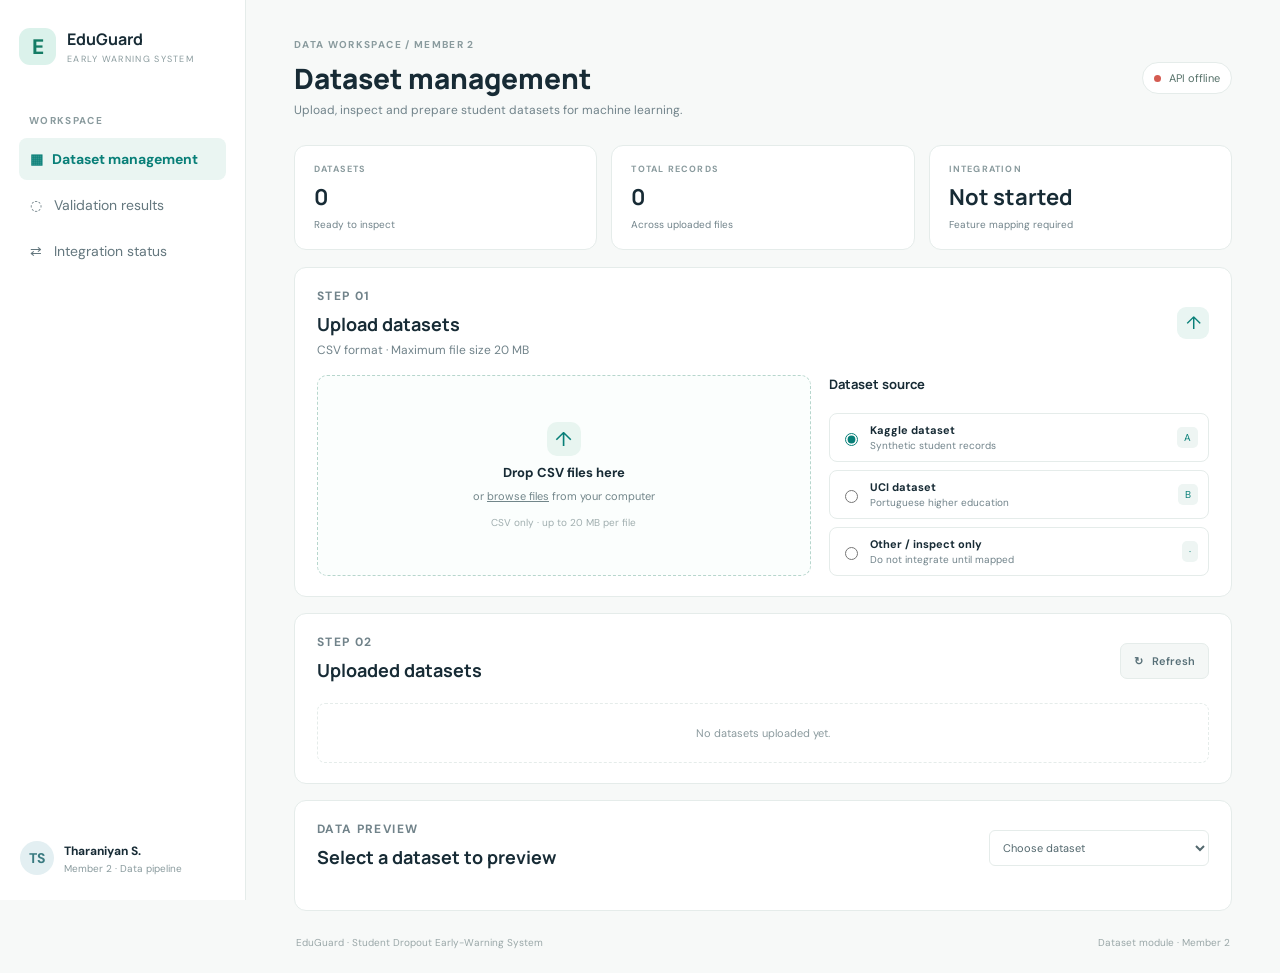
==== static/index.html @ dc7a492c "Add dataset management and integration" ====
<!doctype html>
<html lang="en">
<head>
  <meta charset="utf-8"><meta name="viewport" content="width=device-width, initial-scale=1">
  <title>EduGuard | Dataset Management</title><link rel="stylesheet" href="/static/styles.css">
</head>
<body>
  <aside class="sidebar"><div class="brand"><span class="brand-icon">E</span><div><b>EduGuard</b><small>EARLY WARNING SYSTEM</small></div></div>
    <p class="nav-title">WORKSPACE</p><a class="nav active" href="#management" data-page="management">▦ &nbsp; Dataset management</a><a class="nav" href="#validation" data-page="validation">◌ &nbsp; Validation results</a><a class="nav" href="#integration" data-page="integration">⇄ &nbsp; Integration status</a>
    <div class="profile"><div class="avatar">TS</div><div><b>Tharaniyan S.</b><small>Member 2 · Data pipeline</small></div></div>
  </aside>
  <main><header><div><p class="eyebrow">DATA WORKSPACE / MEMBER 2</p><h1>Dataset management</h1><p class="subtitle">Upload, inspect and prepare student datasets for machine learning.</p></div><span class="api-pill"><i></i> API connected</span></header>
    <div class="page active" id="page-management"><section class="stats"><article><span>DATASETS</span><b id="dataset-count">0</b><small>Ready to inspect</small></article><article><span>TOTAL RECORDS</span><b id="record-count">0</b><small>Across uploaded files</small></article><article><span>INTEGRATION</span><b id="integration-state">Not started</b><small>Feature mapping required</small></article></section>
    <section class="panel upload-panel"><div class="panel-heading"><div><p class="eyebrow">STEP 01</p><h2>Upload datasets</h2><p>CSV format · Maximum file size 20 MB</p></div><span class="step-icon">↑</span></div>
      <div class="upload-grid"><label class="dropzone" id="dropzone"><input type="file" id="file-input" accept=".csv,text/csv" multiple hidden><span class="upload-symbol">↑</span><b>Drop CSV files here</b><small>or <u>browse files</u> from your computer</small><small class="muted">CSV only · up to 20 MB per file</small></label>
        <div class="source-list"><h3>Dataset source</h3><label class="radio-card"><input type="radio" name="source" value="kaggle_synthetic" checked><span><b>Kaggle dataset</b><small>Synthetic student records</small></span><em>A</em></label><label class="radio-card"><input type="radio" name="source" value="uci_portuguese"><span><b>UCI dataset</b><small>Portuguese higher education</small></span><em>B</em></label><label class="radio-card"><input type="radio" name="source" value="unspecified"><span><b>Other / inspect only</b><small>Do not integrate until mapped</small></span><em>·</em></label></div></div>
      <div id="upload-status" class="status hidden"></div></section>
    <section class="panel"><div class="section-heading"><div><p class="eyebrow">STEP 02</p><h2>Uploaded datasets</h2></div><button class="button secondary" id="refresh">↻ &nbsp; Refresh</button></div><div id="dataset-list" class="dataset-list"><div class="empty">No datasets uploaded yet.</div></div></section>
    <section class="panel preview-panel"><div class="section-heading"><div><p class="eyebrow">DATA PREVIEW</p><h2 id="preview-title">Select a dataset to preview</h2></div><select id="preview-select"><option value="">Choose dataset</option></select></div><div class="table-wrap"><table id="preview-table"></table></div></section></div>
    <div class="page" id="page-validation"><section class="panel"><div class="section-heading"><div><p class="eyebrow">DATA QUALITY</p><h2>Validation results</h2><p>Missing data, duplicate rows, column types and validation warnings.</p></div><select id="validation-select"><option value="">Choose dataset</option></select></div><div id="validation-results" class="validation-grid"><div class="empty">Choose an uploaded dataset to see validation details.</div></div></section></div>
    <div class="page" id="page-integration"><section class="panel"><div class="section-heading"><div><p class="eyebrow">STEP 03</p><h2>Feature integration</h2><p>Rows are concatenated after mapping. Student records are never joined by row number.</p></div></div><div class="integrate-form"><label>Dataset A<select id="dataset-a"><option value="">Select dataset</option></select></label><label>Dataset B<select id="dataset-b"><option value="">Select dataset</option></select></label><label>Target experiment<select id="target-mode"><option value="preserve">Preserve original labels (recommended)</option><option value="binary_dropout">Separate binary dropout target</option></select></label><button id="integrate" class="button primary">Integrate datasets</button></div><div id="integration-result" class="status hidden"></div></section><section class="panel"><p class="eyebrow">INTEGRATION LOG</p><h2>Latest integration run</h2><div id="integration-log" class="empty">No integration run yet.</div><div id="integration-details" class="validation-grid"></div></section></div>
    <footer>EduGuard · Student Dropout Early-Warning System <span>Dataset module · Member 2</span></footer>
  </main><script src="/static/app.js"></script>
</body></html>
---- static/styles.css ----
@import url('https://fonts.googleapis.com/css2?family=DM+Sans:wght@400;500;600;700&family=Manrope:wght@400;500;600;700;800&display=swap');
.page{display:none}.page.active{display:block}.validation-grid{display:grid;grid-template-columns:repeat(auto-fill,minmax(220px,1fr));gap:10px}.validation-item{border:1px solid var(--line);padding:12px;border-radius:8px}.validation-item b{font-size:12px}.validation-item small{display:block;color:var(--muted);font-size:10px;margin-top:5px}
:root{--ink:#172b35;--muted:#71838a;--teal:#087f78;--pale:#e9f5f2;--line:#e5ecea;--paper:#f7f9f8;--white:#fff}*{box-sizing:border-box}body{margin:0;background:var(--paper);color:var(--ink);font-family:'DM Sans',sans-serif;font-size:14px}.sidebar{position:fixed;inset:0 auto 0 0;width:246px;background:#fff;border-right:1px solid var(--line);padding:28px 19px}.brand{display:flex;align-items:center;gap:11px}.brand-icon{display:grid;place-items:center;width:37px;height:37px;border-radius:11px;background:#dbf2eb;color:#147c65;font-weight:800;font-size:21px}.brand b{display:block;font-family:Manrope;font-size:16px}.brand small,.profile small{display:block;font-size:9px;letter-spacing:1.3px;color:#8a9b9e;margin-top:3px}.nav-title,.eyebrow{font-size:10px;letter-spacing:1.35px;font-weight:700;color:#8a9b9e}.nav-title{margin:49px 0 11px 10px}.nav{display:block;padding:12px 11px;margin:4px 0;color:#64777e;border-radius:8px;text-decoration:none}.nav.active{background:#eaf5f2;color:#087f78;font-weight:700}.profile{position:absolute;bottom:25px;left:20px;display:flex;gap:10px;align-items:center}.profile b{font-size:12px}.profile small{letter-spacing:0;font-size:10px}.avatar{width:34px;height:34px;border-radius:50%;display:grid;place-items:center;background:#e3eff2;color:#397a80;font-weight:700}main{max-width:1240px;margin-left:246px;padding:38px 48px 24px}header,.section-heading,.panel-heading{display:flex;align-items:center;justify-content:space-between}header{margin-bottom:27px}h1,h2,h3,p{margin-top:0}h1{font:800 28px Manrope;margin-bottom:5px}h2{font:700 18px Manrope;margin:0 0 6px}h3{font:700 13px Manrope;margin:0 0 12px}.subtitle,.panel p,.section-heading p{color:var(--muted);font-size:12px;margin:0}.eyebrow{margin-bottom:8px!important}.api-pill{background:#fff;border:1px solid var(--line);border-radius:20px;padding:8px 11px;color:#557068;font-size:11px}.api-pill i{display:inline-block;width:7px;height:7px;background:#31aa78;border-radius:50%;margin-right:5px}.stats{display:grid;grid-template-columns:repeat(3,1fr);gap:14px;margin-bottom:17px}.stats article,.panel{background:var(--white);border:1px solid var(--line);border-radius:12px}.stats article{padding:17px 19px}.stats article span{display:block;font-size:9px;letter-spacing:1.2px;color:#8a9b9e;font-weight:700}.stats article b{display:block;font:700 22px Manrope;margin:7px 0 2px}.stats article small{color:var(--muted);font-size:10px}.panel{padding:20px 22px;margin-bottom:16px}.panel-heading{margin-bottom:17px}.step-icon{width:32px;height:32px;border-radius:9px;background:var(--pale);color:var(--teal);font-size:18px;display:grid;place-items:center}.upload-grid{display:grid;grid-template-columns:1.3fr 1fr;gap:18px}.dropzone{border:1.5px dashed #b7d6cd;background:#fbfefd;border-radius:10px;min-height:190px;display:flex;flex-direction:column;align-items:center;justify-content:center;gap:8px;cursor:pointer;color:var(--ink)}.dropzone b{font-size:13px}.dropzone small{color:#72868a;font-size:11px}.dropzone small.muted{font-size:10px;color:#a0aeaf;margin-top:5px}.upload-symbol{width:34px;height:34px;border-radius:10px;background:#e8f5f0;color:var(--teal);display:grid;place-items:center;font-size:20px}.source-list{display:flex;flex-direction:column;gap:8px}.radio-card{display:flex;gap:9px;align-items:center;border:1px solid var(--line);padding:9px 10px;border-radius:8px;cursor:pointer}.radio-card input{accent-color:var(--teal)}.radio-card span{flex:1}.radio-card b,.radio-card small{display:block}.radio-card b{font-size:11px}.radio-card small{font-size:10px;color:var(--muted);margin-top:2px}.radio-card em{font-style:normal;border-radius:5px;background:#eef5f3;padding:4px 7px;color:var(--teal);font-size:10px}.button{border:0;border-radius:7px;padding:10px 13px;cursor:pointer;font:600 11px 'DM Sans'}.button.primary{background:var(--teal);color:#fff}.button.secondary{background:#f4f7f6;color:#587078;border:1px solid var(--line)}.section-heading{margin-bottom:15px}.dataset-list{display:grid;gap:8px}.empty{padding:22px;border:1px dashed var(--line);border-radius:8px;text-align:center;color:#8b9a9e;font-size:11px}.dataset-card{display:grid;grid-template-columns:1fr auto auto;align-items:center;gap:15px;border:1px solid var(--line);padding:12px;border-radius:8px}.dataset-card b{font-size:12px}.dataset-card small{display:block;color:var(--muted);font-size:10px;margin-top:4px}.dataset-card .numbers{font-size:10px;color:#526c71}.badge{font-size:9px;background:#eaf5f2;color:#087f78;border-radius:15px;padding:5px 8px}.integrate-form{display:grid;grid-template-columns:1fr 1fr 1.45fr auto;align-items:end;gap:10px}.integrate-form label{font-size:10px;color:#687e83}.integrate-form select,.section-heading select{display:block;width:100%;margin-top:6px;border:1px solid var(--line);background:#fff;border-radius:6px;padding:9px;color:#53686e;font:11px 'DM Sans'}.preview-panel .section-heading select{width:220px;margin:0}.table-wrap{overflow:auto;max-height:340px}table{border-collapse:collapse;width:100%;white-space:nowrap;font-size:10px}th,td{padding:9px 10px;border-bottom:1px solid #edf1f0;text-align:left}th{position:sticky;top:0;background:#f7faf9;color:#61777b;font-weight:700}.status{border-radius:7px;padding:11px 13px;margin-top:12px;background:#edf7f1;color:#237855;font-size:11px}.status.error{background:#fff0ef;color:#a5443b}.hidden{display:none}footer{padding:9px 2px 0;color:#9aa7a8;font-size:10px}footer span{float:right}@media(max-width:900px){.sidebar{width:190px}main{margin-left:190px;padding:28px 20px}.integrate-form{grid-template-columns:1fr 1fr}.upload-grid{grid-template-columns:1fr}}@media(max-width:620px){.sidebar{position:static;width:auto;height:auto;padding:14px}.nav-title,.nav,.profile{display:none}main{margin:0;padding:20px 13px}.stats{gap:6px}.stats article{padding:12px}.stats article b{font-size:16px}.dataset-card{grid-template-columns:1fr auto}.dataset-card .numbers{grid-column:1}.integrate-form{grid-template-columns:1fr}header{align-items:flex-start}.api-pill{font-size:0}.api-pill i{margin:3px}}
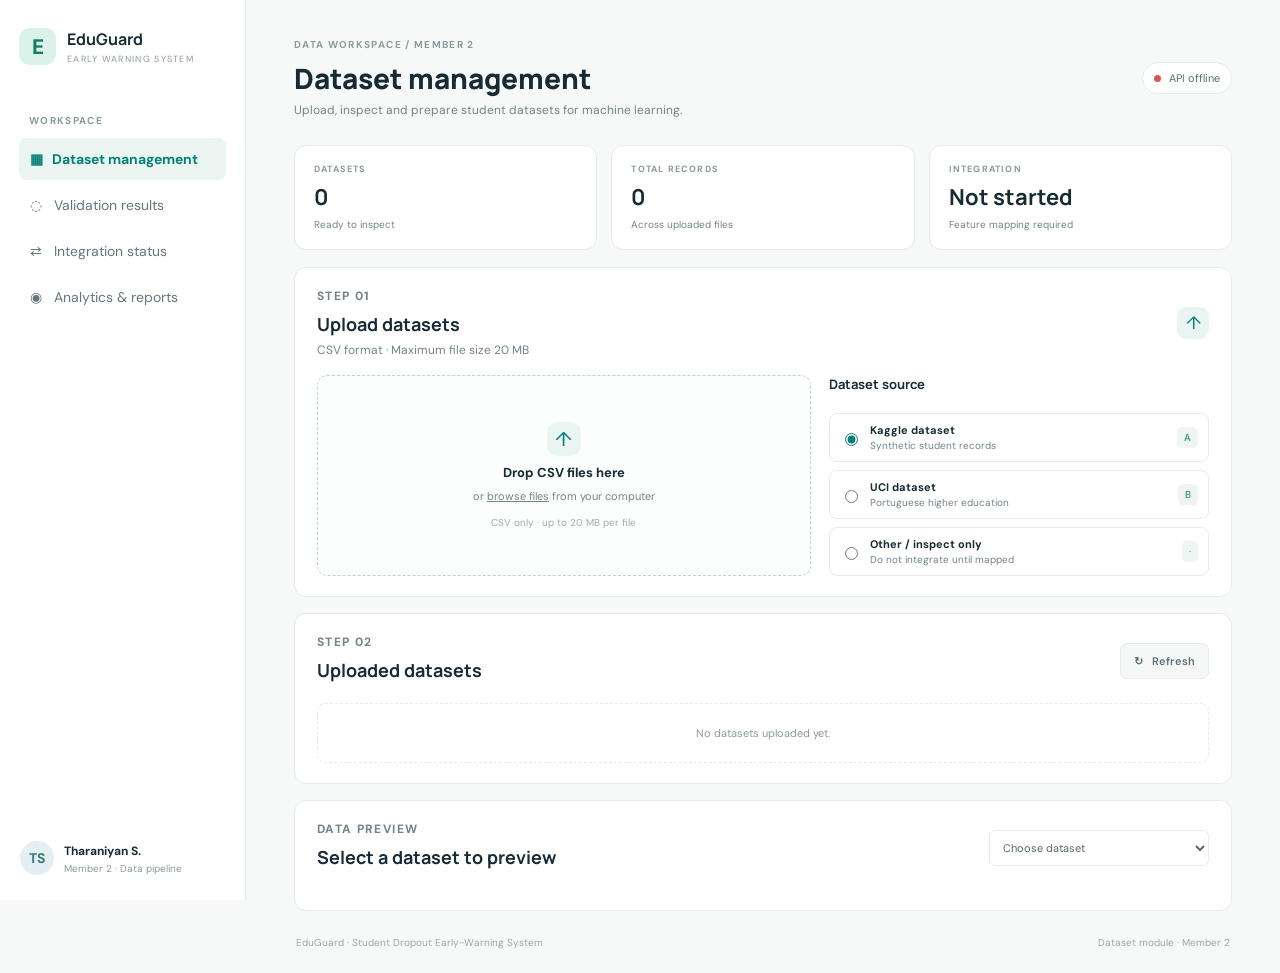
==== commit d32ed152: "Add Member 4 analytics dashboard and APIs" ====
--- a/static/index.html
+++ b/static/index.html
@@ -6,7 +6,7 @@
 </head>
 <body>
   <aside class="sidebar"><div class="brand"><span class="brand-icon">E</span><div><b>EduGuard</b><small>EARLY WARNING SYSTEM</small></div></div>
-    <p class="nav-title">WORKSPACE</p><a class="nav active" href="#management" data-page="management">▦ &nbsp; Dataset management</a><a class="nav" href="#validation" data-page="validation">◌ &nbsp; Validation results</a><a class="nav" href="#integration" data-page="integration">⇄ &nbsp; Integration status</a>
+    <p class="nav-title">WORKSPACE</p><a class="nav active" href="#management" data-page="management">▦ &nbsp; Dataset management</a><a class="nav" href="#validation" data-page="validation">◌ &nbsp; Validation results</a><a class="nav" href="#integration" data-page="integration">⇄ &nbsp; Integration status</a><a class="nav" href="/analytics">◉ &nbsp; Analytics &amp; reports</a>
     <div class="profile"><div class="avatar">TS</div><div><b>Tharaniyan S.</b><small>Member 2 · Data pipeline</small></div></div>
   </aside>
   <main><header><div><p class="eyebrow">DATA WORKSPACE / MEMBER 2</p><h1>Dataset management</h1><p class="subtitle">Upload, inspect and prepare student datasets for machine learning.</p></div><span class="api-pill"><i></i> API connected</span></header>
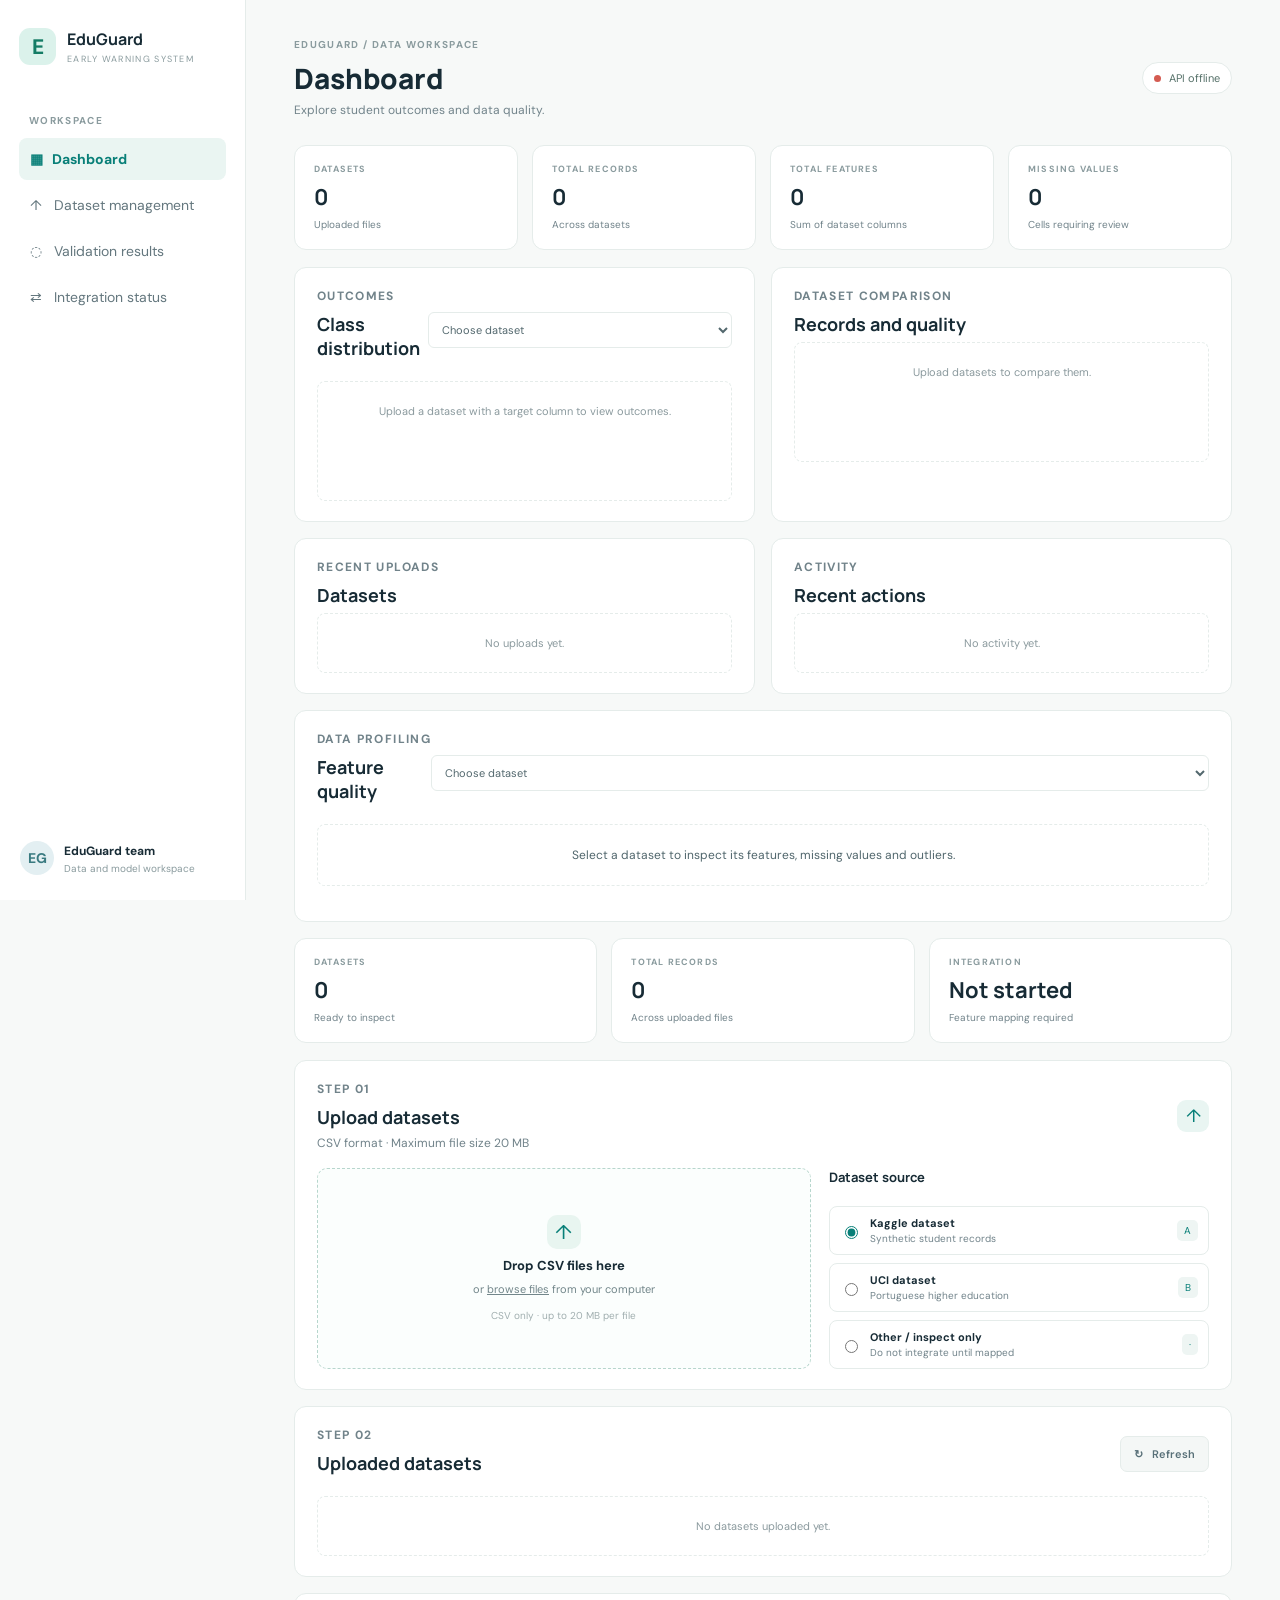
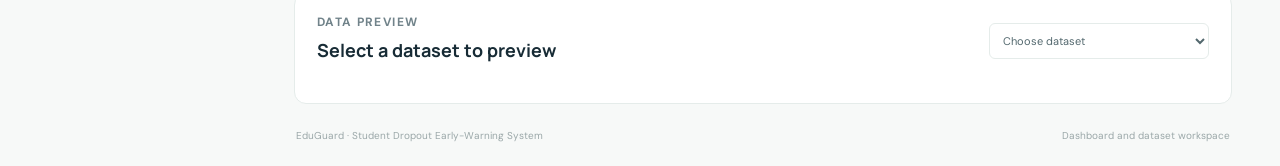
==== commit f14dab13: "Add dashboard, dataset profiling, and EDA" ====
--- a/static/index.html
+++ b/static/index.html
@@ -2,14 +2,18 @@
 <html lang="en">
 <head>
   <meta charset="utf-8"><meta name="viewport" content="width=device-width, initial-scale=1">
-  <title>EduGuard | Dataset Management</title><link rel="stylesheet" href="/static/styles.css">
+  <title>EduGuard | Dashboard</title><link rel="stylesheet" href="/static/styles.css"><link rel="stylesheet" href="/static/dashboard.css">
 </head>
 <body>
   <aside class="sidebar"><div class="brand"><span class="brand-icon">E</span><div><b>EduGuard</b><small>EARLY WARNING SYSTEM</small></div></div>
-    <p class="nav-title">WORKSPACE</p><a class="nav active" href="#management" data-page="management">▦ &nbsp; Dataset management</a><a class="nav" href="#validation" data-page="validation">◌ &nbsp; Validation results</a><a class="nav" href="#integration" data-page="integration">⇄ &nbsp; Integration status</a><a class="nav" href="/analytics">◉ &nbsp; Analytics &amp; reports</a>
-    <div class="profile"><div class="avatar">TS</div><div><b>Tharaniyan S.</b><small>Member 2 · Data pipeline</small></div></div>
+    <p class="nav-title">WORKSPACE</p><a class="nav active" href="#dashboard" data-page="dashboard">▦ &nbsp; Dashboard</a><a class="nav" href="#management" data-page="management">↑ &nbsp; Dataset management</a><a class="nav" href="#validation" data-page="validation">◌ &nbsp; Validation results</a><a class="nav" href="#integration" data-page="integration">⇄ &nbsp; Integration status</a>
+    <div class="profile"><div class="avatar">EG</div><div><b>EduGuard team</b><small>Data and model workspace</small></div></div>
   </aside>
-  <main><header><div><p class="eyebrow">DATA WORKSPACE / MEMBER 2</p><h1>Dataset management</h1><p class="subtitle">Upload, inspect and prepare student datasets for machine learning.</p></div><span class="api-pill"><i></i> API connected</span></header>
+  <main><header><div><p class="eyebrow">EDUGUARD / DATA WORKSPACE</p><h1 id="page-title">Dashboard</h1><p class="subtitle">Explore student outcomes and data quality.</p></div><span class="api-pill"><i></i> API connected</span></header>
+    <div class="page active" id="page-dashboard"><section class="stats dashboard-stats"><article><span>DATASETS</span><b id="dash-datasets">0</b><small>Uploaded files</small></article><article><span>TOTAL RECORDS</span><b id="dash-records">0</b><small>Across datasets</small></article><article><span>TOTAL FEATURES</span><b id="dash-features">0</b><small>Sum of dataset columns</small></article><article><span>MISSING VALUES</span><b id="dash-missing">0</b><small>Cells requiring review</small></article></section>
+      <div class="dashboard-grid"><section class="panel"><div class="section-heading"><div><p class="eyebrow">OUTCOMES</p><h2>Class distribution</h2></div><select id="dashboard-select"><option value="">Choose dataset</option></select></div><div id="class-chart" class="chart-list empty">Upload a dataset with a target column to view outcomes.</div></section><section class="panel"><p class="eyebrow">DATASET COMPARISON</p><h2>Records and quality</h2><div id="comparison-chart" class="chart-list empty">Upload datasets to compare them.</div></section></div>
+      <div class="dashboard-grid"><section class="panel"><p class="eyebrow">RECENT UPLOADS</p><h2>Datasets</h2><div id="recent-uploads" class="activity-list empty">No uploads yet.</div></section><section class="panel"><p class="eyebrow">ACTIVITY</p><h2>Recent actions</h2><div id="recent-activities" class="activity-list empty">No activity yet.</div></section></div>
+      <section class="panel"><div class="section-heading"><div><p class="eyebrow">DATA PROFILING</p><h2>Feature quality</h2></div><select id="profile-select"><option value="">Choose dataset</option></select></div><div id="profile-summary" class="empty">Select a dataset to inspect its features, missing values and outliers.</div><div class="table-wrap"><table id="profile-table"></table></div></section></div>
     <div class="page active" id="page-management"><section class="stats"><article><span>DATASETS</span><b id="dataset-count">0</b><small>Ready to inspect</small></article><article><span>TOTAL RECORDS</span><b id="record-count">0</b><small>Across uploaded files</small></article><article><span>INTEGRATION</span><b id="integration-state">Not started</b><small>Feature mapping required</small></article></section>
     <section class="panel upload-panel"><div class="panel-heading"><div><p class="eyebrow">STEP 01</p><h2>Upload datasets</h2><p>CSV format · Maximum file size 20 MB</p></div><span class="step-icon">↑</span></div>
       <div class="upload-grid"><label class="dropzone" id="dropzone"><input type="file" id="file-input" accept=".csv,text/csv" multiple hidden><span class="upload-symbol">↑</span><b>Drop CSV files here</b><small>or <u>browse files</u> from your computer</small><small class="muted">CSV only · up to 20 MB per file</small></label>
@@ -19,6 +23,6 @@
     <section class="panel preview-panel"><div class="section-heading"><div><p class="eyebrow">DATA PREVIEW</p><h2 id="preview-title">Select a dataset to preview</h2></div><select id="preview-select"><option value="">Choose dataset</option></select></div><div class="table-wrap"><table id="preview-table"></table></div></section></div>
     <div class="page" id="page-validation"><section class="panel"><div class="section-heading"><div><p class="eyebrow">DATA QUALITY</p><h2>Validation results</h2><p>Missing data, duplicate rows, column types and validation warnings.</p></div><select id="validation-select"><option value="">Choose dataset</option></select></div><div id="validation-results" class="validation-grid"><div class="empty">Choose an uploaded dataset to see validation details.</div></div></section></div>
     <div class="page" id="page-integration"><section class="panel"><div class="section-heading"><div><p class="eyebrow">STEP 03</p><h2>Feature integration</h2><p>Rows are concatenated after mapping. Student records are never joined by row number.</p></div></div><div class="integrate-form"><label>Dataset A<select id="dataset-a"><option value="">Select dataset</option></select></label><label>Dataset B<select id="dataset-b"><option value="">Select dataset</option></select></label><label>Target experiment<select id="target-mode"><option value="preserve">Preserve original labels (recommended)</option><option value="binary_dropout">Separate binary dropout target</option></select></label><button id="integrate" class="button primary">Integrate datasets</button></div><div id="integration-result" class="status hidden"></div></section><section class="panel"><p class="eyebrow">INTEGRATION LOG</p><h2>Latest integration run</h2><div id="integration-log" class="empty">No integration run yet.</div><div id="integration-details" class="validation-grid"></div></section></div>
-    <footer>EduGuard · Student Dropout Early-Warning System <span>Dataset module · Member 2</span></footer>
+    <footer>EduGuard · Student Dropout Early-Warning System <span>Dashboard and dataset workspace</span></footer>
   </main><script src="/static/app.js"></script>
 </body></html>
--- a/static/dashboard.css
+++ b/static/dashboard.css
@@ -0,0 +1,19 @@
+.dashboard-stats{grid-template-columns:repeat(4,minmax(0,1fr))}
+.dashboard-grid{display:grid;grid-template-columns:1fr 1fr;gap:16px}
+.dashboard-grid .panel{min-width:0}
+.chart-list{display:grid;gap:16px;min-height:120px;align-content:start}
+.bar-row{min-width:0}
+.bar-label{display:flex;justify-content:space-between;gap:10px;font-size:11px;margin-bottom:6px}
+.bar-label b{overflow:hidden;text-overflow:ellipsis;white-space:nowrap}
+.bar-label span{color:#64777e;white-space:nowrap}
+.bar-track{height:12px;border-radius:8px;background:#eaf1ef;overflow:hidden}
+.bar-fill{height:100%;border-radius:8px;background:#168b7e;min-width:2px}
+.bar-fill.danger{background:#df7368}
+.activity-row{padding:11px 0;border-bottom:1px solid #e8efec}
+.activity-row:last-child{border-bottom:0}
+.activity-row b,.activity-row small{display:block}
+.activity-row b{font-size:12px}
+.activity-row small{font-size:10px;color:#64777e;margin-top:4px}
+#profile-summary{font-size:12px;color:#50666c;margin-bottom:15px}
+@media(max-width:900px){.dashboard-grid{grid-template-columns:1fr}.dashboard-stats{grid-template-columns:repeat(2,minmax(0,1fr))}}
+@media(max-width:620px){.sidebar .nav-title,.sidebar .nav{display:block}.sidebar{display:flex;flex-wrap:wrap;gap:4px}.sidebar .brand{width:100%}.sidebar .nav{padding:8px;margin:0;font-size:11px}.dashboard-stats{gap:8px}.bar-label{display:block}.bar-label span{display:block;margin-top:3px}}
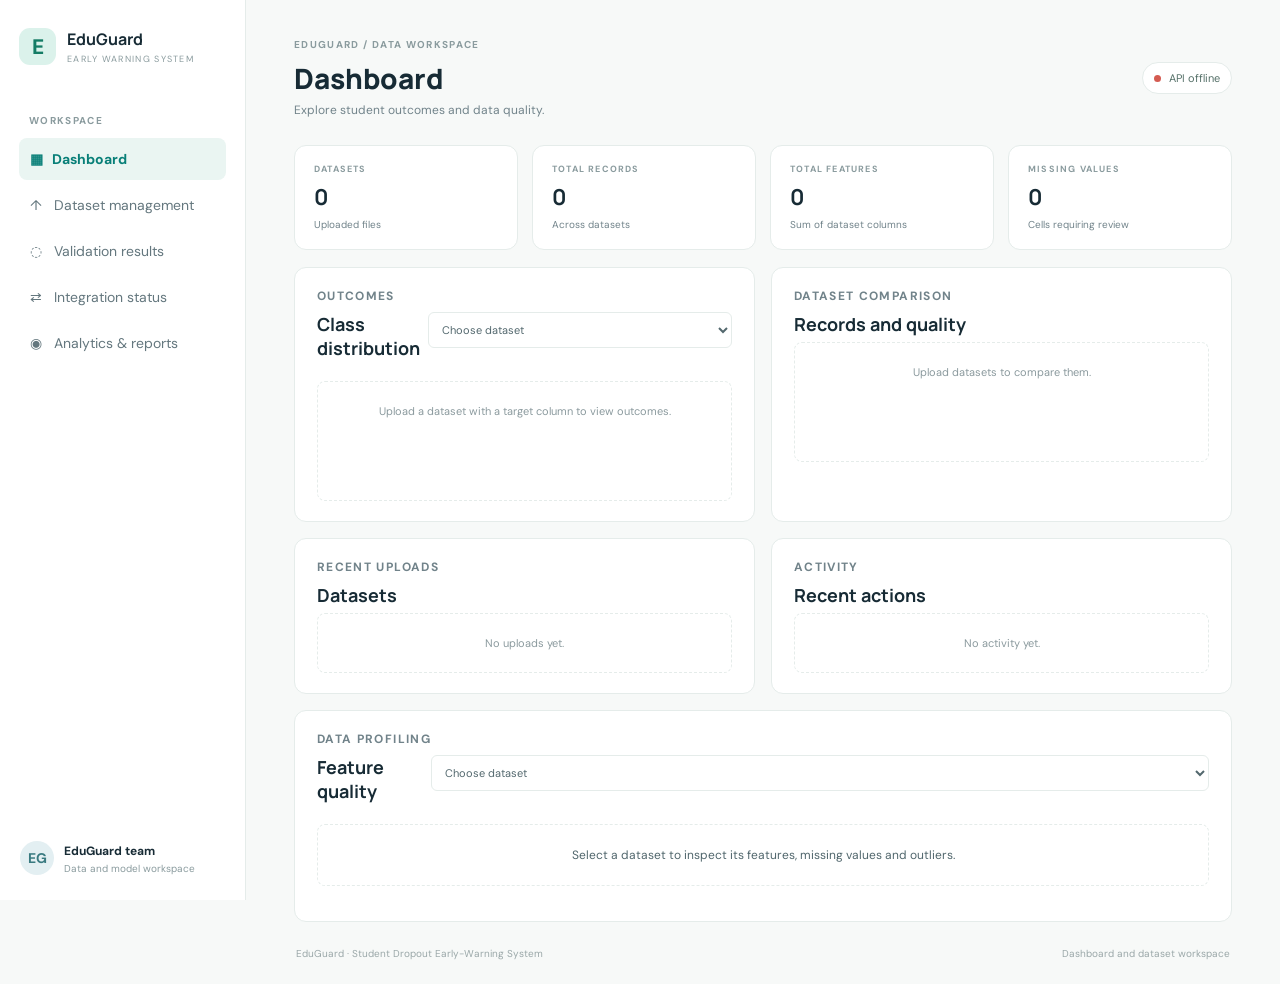
==== commit 79d0ee53: "Merge Member 1 dashboard with current main" ====
--- a/static/index.html
+++ b/static/index.html
@@ -6,7 +6,7 @@
 </head>
 <body>
   <aside class="sidebar"><div class="brand"><span class="brand-icon">E</span><div><b>EduGuard</b><small>EARLY WARNING SYSTEM</small></div></div>
-    <p class="nav-title">WORKSPACE</p><a class="nav active" href="#dashboard" data-page="dashboard">▦ &nbsp; Dashboard</a><a class="nav" href="#management" data-page="management">↑ &nbsp; Dataset management</a><a class="nav" href="#validation" data-page="validation">◌ &nbsp; Validation results</a><a class="nav" href="#integration" data-page="integration">⇄ &nbsp; Integration status</a>
+    <p class="nav-title">WORKSPACE</p><a class="nav active" href="#dashboard" data-page="dashboard">▦ &nbsp; Dashboard</a><a class="nav" href="#management" data-page="management">↑ &nbsp; Dataset management</a><a class="nav" href="#validation" data-page="validation">◌ &nbsp; Validation results</a><a class="nav" href="#integration" data-page="integration">⇄ &nbsp; Integration status</a><a class="nav" href="/analytics">◉ &nbsp; Analytics &amp; reports</a>
     <div class="profile"><div class="avatar">EG</div><div><b>EduGuard team</b><small>Data and model workspace</small></div></div>
   </aside>
   <main><header><div><p class="eyebrow">EDUGUARD / DATA WORKSPACE</p><h1 id="page-title">Dashboard</h1><p class="subtitle">Explore student outcomes and data quality.</p></div><span class="api-pill"><i></i> API connected</span></header>
@@ -14,7 +14,7 @@
       <div class="dashboard-grid"><section class="panel"><div class="section-heading"><div><p class="eyebrow">OUTCOMES</p><h2>Class distribution</h2></div><select id="dashboard-select"><option value="">Choose dataset</option></select></div><div id="class-chart" class="chart-list empty">Upload a dataset with a target column to view outcomes.</div></section><section class="panel"><p class="eyebrow">DATASET COMPARISON</p><h2>Records and quality</h2><div id="comparison-chart" class="chart-list empty">Upload datasets to compare them.</div></section></div>
       <div class="dashboard-grid"><section class="panel"><p class="eyebrow">RECENT UPLOADS</p><h2>Datasets</h2><div id="recent-uploads" class="activity-list empty">No uploads yet.</div></section><section class="panel"><p class="eyebrow">ACTIVITY</p><h2>Recent actions</h2><div id="recent-activities" class="activity-list empty">No activity yet.</div></section></div>
       <section class="panel"><div class="section-heading"><div><p class="eyebrow">DATA PROFILING</p><h2>Feature quality</h2></div><select id="profile-select"><option value="">Choose dataset</option></select></div><div id="profile-summary" class="empty">Select a dataset to inspect its features, missing values and outliers.</div><div class="table-wrap"><table id="profile-table"></table></div></section></div>
-    <div class="page active" id="page-management"><section class="stats"><article><span>DATASETS</span><b id="dataset-count">0</b><small>Ready to inspect</small></article><article><span>TOTAL RECORDS</span><b id="record-count">0</b><small>Across uploaded files</small></article><article><span>INTEGRATION</span><b id="integration-state">Not started</b><small>Feature mapping required</small></article></section>
+    <div class="page" id="page-management"><section class="stats"><article><span>DATASETS</span><b id="dataset-count">0</b><small>Ready to inspect</small></article><article><span>TOTAL RECORDS</span><b id="record-count">0</b><small>Across uploaded files</small></article><article><span>INTEGRATION</span><b id="integration-state">Not started</b><small>Feature mapping required</small></article></section>
     <section class="panel upload-panel"><div class="panel-heading"><div><p class="eyebrow">STEP 01</p><h2>Upload datasets</h2><p>CSV format · Maximum file size 20 MB</p></div><span class="step-icon">↑</span></div>
       <div class="upload-grid"><label class="dropzone" id="dropzone"><input type="file" id="file-input" accept=".csv,text/csv" multiple hidden><span class="upload-symbol">↑</span><b>Drop CSV files here</b><small>or <u>browse files</u> from your computer</small><small class="muted">CSV only · up to 20 MB per file</small></label>
         <div class="source-list"><h3>Dataset source</h3><label class="radio-card"><input type="radio" name="source" value="kaggle_synthetic" checked><span><b>Kaggle dataset</b><small>Synthetic student records</small></span><em>A</em></label><label class="radio-card"><input type="radio" name="source" value="uci_portuguese"><span><b>UCI dataset</b><small>Portuguese higher education</small></span><em>B</em></label><label class="radio-card"><input type="radio" name="source" value="unspecified"><span><b>Other / inspect only</b><small>Do not integrate until mapped</small></span><em>·</em></label></div></div>
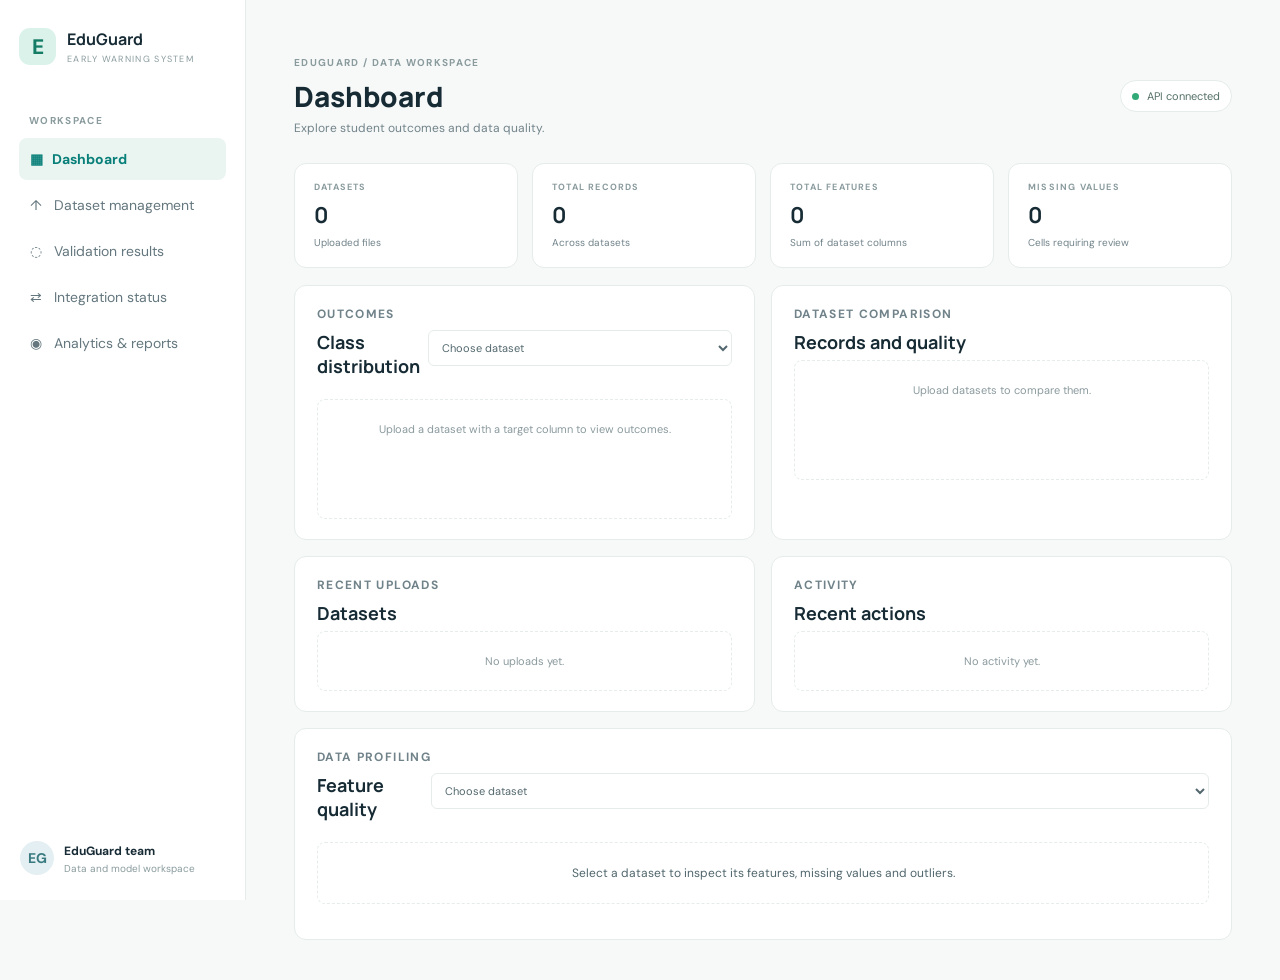
==== commit 59ff7711: "changes in login page" ====
--- a/static/index.html
+++ b/static/index.html
@@ -9,19 +9,24 @@
     <p class="nav-title">WORKSPACE</p><a class="nav active" href="#dashboard" data-page="dashboard">▦ &nbsp; Dashboard</a><a class="nav" href="#management" data-page="management">↑ &nbsp; Dataset management</a><a class="nav" href="#validation" data-page="validation">◌ &nbsp; Validation results</a><a class="nav" href="#integration" data-page="integration">⇄ &nbsp; Integration status</a><a class="nav" href="/analytics">◉ &nbsp; Analytics &amp; reports</a>
     <div class="profile"><div class="avatar">EG</div><div><b>EduGuard team</b><small>Data and model workspace</small></div></div>
   </aside>
+<<<<<<< Updated upstream
   <main><header><div><p class="eyebrow">EDUGUARD / DATA WORKSPACE</p><h1 id="page-title">Dashboard</h1><p class="subtitle">Explore student outcomes and data quality.</p></div><span class="api-pill"><i></i> API connected</span></header>
     <div class="page active" id="page-dashboard"><section class="stats dashboard-stats"><article><span>DATASETS</span><b id="dash-datasets">0</b><small>Uploaded files</small></article><article><span>TOTAL RECORDS</span><b id="dash-records">0</b><small>Across datasets</small></article><article><span>TOTAL FEATURES</span><b id="dash-features">0</b><small>Sum of dataset columns</small></article><article><span>MISSING VALUES</span><b id="dash-missing">0</b><small>Cells requiring review</small></article></section>
       <div class="dashboard-grid"><section class="panel"><div class="section-heading"><div><p class="eyebrow">OUTCOMES</p><h2>Class distribution</h2></div><select id="dashboard-select"><option value="">Choose dataset</option></select></div><div id="class-chart" class="chart-list empty">Upload a dataset with a target column to view outcomes.</div></section><section class="panel"><p class="eyebrow">DATASET COMPARISON</p><h2>Records and quality</h2><div id="comparison-chart" class="chart-list empty">Upload datasets to compare them.</div></section></div>
       <div class="dashboard-grid"><section class="panel"><p class="eyebrow">RECENT UPLOADS</p><h2>Datasets</h2><div id="recent-uploads" class="activity-list empty">No uploads yet.</div></section><section class="panel"><p class="eyebrow">ACTIVITY</p><h2>Recent actions</h2><div id="recent-activities" class="activity-list empty">No activity yet.</div></section></div>
       <section class="panel"><div class="section-heading"><div><p class="eyebrow">DATA PROFILING</p><h2>Feature quality</h2></div><select id="profile-select"><option value="">Choose dataset</option></select></div><div id="profile-summary" class="empty">Select a dataset to inspect its features, missing values and outliers.</div><div class="table-wrap"><table id="profile-table"></table></div></section></div>
     <div class="page" id="page-management"><section class="stats"><article><span>DATASETS</span><b id="dataset-count">0</b><small>Ready to inspect</small></article><article><span>TOTAL RECORDS</span><b id="record-count">0</b><small>Across uploaded files</small></article><article><span>INTEGRATION</span><b id="integration-state">Not started</b><small>Feature mapping required</small></article></section>
+=======
+  <main><header><div><p class="eyebrow">DATA WORKSPACE / MEMBER 2</p><h1>Dataset management</h1><p class="subtitle">Upload, inspect and prepare student datasets for machine learning.</p></div><div class="header-actions"><a class="button secondary" href="/">Login page</a><span class="api-pill"><i></i> API connected</span></div></header>
+    <div class="page active" id="page-management"><section class="stats"><article><span>DATASETS</span><b id="dataset-count">0</b><small>Ready to inspect</small></article><article><span>TOTAL RECORDS</span><b id="record-count">0</b><small>Across uploaded files</small></article><article><span>INTEGRATION</span><b id="integration-state">Not started</b><small>Feature mapping required</small></article></section>
+>>>>>>> Stashed changes
     <section class="panel upload-panel"><div class="panel-heading"><div><p class="eyebrow">STEP 01</p><h2>Upload datasets</h2><p>CSV format · Maximum file size 20 MB</p></div><span class="step-icon">↑</span></div>
       <div class="upload-grid"><label class="dropzone" id="dropzone"><input type="file" id="file-input" accept=".csv,text/csv" multiple hidden><span class="upload-symbol">↑</span><b>Drop CSV files here</b><small>or <u>browse files</u> from your computer</small><small class="muted">CSV only · up to 20 MB per file</small></label>
         <div class="source-list"><h3>Dataset source</h3><label class="radio-card"><input type="radio" name="source" value="kaggle_synthetic" checked><span><b>Kaggle dataset</b><small>Synthetic student records</small></span><em>A</em></label><label class="radio-card"><input type="radio" name="source" value="uci_portuguese"><span><b>UCI dataset</b><small>Portuguese higher education</small></span><em>B</em></label><label class="radio-card"><input type="radio" name="source" value="unspecified"><span><b>Other / inspect only</b><small>Do not integrate until mapped</small></span><em>·</em></label></div></div>
       <div id="upload-status" class="status hidden"></div></section>
-    <section class="panel"><div class="section-heading"><div><p class="eyebrow">STEP 02</p><h2>Uploaded datasets</h2></div><button class="button secondary" id="refresh">↻ &nbsp; Refresh</button></div><div id="dataset-list" class="dataset-list"><div class="empty">No datasets uploaded yet.</div></div></section>
-    <section class="panel preview-panel"><div class="section-heading"><div><p class="eyebrow">DATA PREVIEW</p><h2 id="preview-title">Select a dataset to preview</h2></div><select id="preview-select"><option value="">Choose dataset</option></select></div><div class="table-wrap"><table id="preview-table"></table></div></section></div>
-    <div class="page" id="page-validation"><section class="panel"><div class="section-heading"><div><p class="eyebrow">DATA QUALITY</p><h2>Validation results</h2><p>Missing data, duplicate rows, column types and validation warnings.</p></div><select id="validation-select"><option value="">Choose dataset</option></select></div><div id="validation-results" class="validation-grid"><div class="empty">Choose an uploaded dataset to see validation details.</div></div></section></div>
+    <section class="panel"><div class="section-heading"><div><p class="eyebrow">STEP 02</p><h2>Uploaded datasets</h2></div><button class="button secondary" id="refresh">↻ &nbsp; Refresh</button></div><div id="dataset-status" class="status hidden" role="status" aria-live="polite"></div><div id="dataset-list" class="dataset-list"><div class="empty">No datasets uploaded yet.</div></div></section>
+    <section class="panel preview-panel"><div class="section-heading"><div><p class="eyebrow">DATA PREVIEW</p><h2 id="preview-title">Select a dataset to preview</h2></div><select id="preview-select" aria-label="Choose dataset to preview"><option value="">Choose dataset</option></select></div><div class="table-wrap"><table id="preview-table"></table></div></section></div>
+    <div class="page" id="page-validation"><section class="panel"><div class="section-heading"><div><p class="eyebrow">DATA QUALITY</p><h2>Validation results</h2><p>Missing data, duplicate rows, column types and validation warnings.</p></div><select id="validation-select" aria-label="Choose dataset to validate"><option value="">Choose dataset</option></select></div><div id="validation-results" class="validation-grid"><div class="empty">Choose an uploaded dataset to see validation details.</div></div></section></div>
     <div class="page" id="page-integration"><section class="panel"><div class="section-heading"><div><p class="eyebrow">STEP 03</p><h2>Feature integration</h2><p>Rows are concatenated after mapping. Student records are never joined by row number.</p></div></div><div class="integrate-form"><label>Dataset A<select id="dataset-a"><option value="">Select dataset</option></select></label><label>Dataset B<select id="dataset-b"><option value="">Select dataset</option></select></label><label>Target experiment<select id="target-mode"><option value="preserve">Preserve original labels (recommended)</option><option value="binary_dropout">Separate binary dropout target</option></select></label><button id="integrate" class="button primary">Integrate datasets</button></div><div id="integration-result" class="status hidden"></div></section><section class="panel"><p class="eyebrow">INTEGRATION LOG</p><h2>Latest integration run</h2><div id="integration-log" class="empty">No integration run yet.</div><div id="integration-details" class="validation-grid"></div></section></div>
     <footer>EduGuard · Student Dropout Early-Warning System <span>Dashboard and dataset workspace</span></footer>
   </main><script src="/static/app.js"></script>
--- a/static/styles.css
+++ b/static/styles.css
@@ -1,3 +1,3 @@
 @import url('https://fonts.googleapis.com/css2?family=DM+Sans:wght@400;500;600;700&family=Manrope:wght@400;500;600;700;800&display=swap');
 .page{display:none}.page.active{display:block}.validation-grid{display:grid;grid-template-columns:repeat(auto-fill,minmax(220px,1fr));gap:10px}.validation-item{border:1px solid var(--line);padding:12px;border-radius:8px}.validation-item b{font-size:12px}.validation-item small{display:block;color:var(--muted);font-size:10px;margin-top:5px}
-:root{--ink:#172b35;--muted:#71838a;--teal:#087f78;--pale:#e9f5f2;--line:#e5ecea;--paper:#f7f9f8;--white:#fff}*{box-sizing:border-box}body{margin:0;background:var(--paper);color:var(--ink);font-family:'DM Sans',sans-serif;font-size:14px}.sidebar{position:fixed;inset:0 auto 0 0;width:246px;background:#fff;border-right:1px solid var(--line);padding:28px 19px}.brand{display:flex;align-items:center;gap:11px}.brand-icon{display:grid;place-items:center;width:37px;height:37px;border-radius:11px;background:#dbf2eb;color:#147c65;font-weight:800;font-size:21px}.brand b{display:block;font-family:Manrope;font-size:16px}.brand small,.profile small{display:block;font-size:9px;letter-spacing:1.3px;color:#8a9b9e;margin-top:3px}.nav-title,.eyebrow{font-size:10px;letter-spacing:1.35px;font-weight:700;color:#8a9b9e}.nav-title{margin:49px 0 11px 10px}.nav{display:block;padding:12px 11px;margin:4px 0;color:#64777e;border-radius:8px;text-decoration:none}.nav.active{background:#eaf5f2;color:#087f78;font-weight:700}.profile{position:absolute;bottom:25px;left:20px;display:flex;gap:10px;align-items:center}.profile b{font-size:12px}.profile small{letter-spacing:0;font-size:10px}.avatar{width:34px;height:34px;border-radius:50%;display:grid;place-items:center;background:#e3eff2;color:#397a80;font-weight:700}main{max-width:1240px;margin-left:246px;padding:38px 48px 24px}header,.section-heading,.panel-heading{display:flex;align-items:center;justify-content:space-between}header{margin-bottom:27px}h1,h2,h3,p{margin-top:0}h1{font:800 28px Manrope;margin-bottom:5px}h2{font:700 18px Manrope;margin:0 0 6px}h3{font:700 13px Manrope;margin:0 0 12px}.subtitle,.panel p,.section-heading p{color:var(--muted);font-size:12px;margin:0}.eyebrow{margin-bottom:8px!important}.api-pill{background:#fff;border:1px solid var(--line);border-radius:20px;padding:8px 11px;color:#557068;font-size:11px}.api-pill i{display:inline-block;width:7px;height:7px;background:#31aa78;border-radius:50%;margin-right:5px}.stats{display:grid;grid-template-columns:repeat(3,1fr);gap:14px;margin-bottom:17px}.stats article,.panel{background:var(--white);border:1px solid var(--line);border-radius:12px}.stats article{padding:17px 19px}.stats article span{display:block;font-size:9px;letter-spacing:1.2px;color:#8a9b9e;font-weight:700}.stats article b{display:block;font:700 22px Manrope;margin:7px 0 2px}.stats article small{color:var(--muted);font-size:10px}.panel{padding:20px 22px;margin-bottom:16px}.panel-heading{margin-bottom:17px}.step-icon{width:32px;height:32px;border-radius:9px;background:var(--pale);color:var(--teal);font-size:18px;display:grid;place-items:center}.upload-grid{display:grid;grid-template-columns:1.3fr 1fr;gap:18px}.dropzone{border:1.5px dashed #b7d6cd;background:#fbfefd;border-radius:10px;min-height:190px;display:flex;flex-direction:column;align-items:center;justify-content:center;gap:8px;cursor:pointer;color:var(--ink)}.dropzone b{font-size:13px}.dropzone small{color:#72868a;font-size:11px}.dropzone small.muted{font-size:10px;color:#a0aeaf;margin-top:5px}.upload-symbol{width:34px;height:34px;border-radius:10px;background:#e8f5f0;color:var(--teal);display:grid;place-items:center;font-size:20px}.source-list{display:flex;flex-direction:column;gap:8px}.radio-card{display:flex;gap:9px;align-items:center;border:1px solid var(--line);padding:9px 10px;border-radius:8px;cursor:pointer}.radio-card input{accent-color:var(--teal)}.radio-card span{flex:1}.radio-card b,.radio-card small{display:block}.radio-card b{font-size:11px}.radio-card small{font-size:10px;color:var(--muted);margin-top:2px}.radio-card em{font-style:normal;border-radius:5px;background:#eef5f3;padding:4px 7px;color:var(--teal);font-size:10px}.button{border:0;border-radius:7px;padding:10px 13px;cursor:pointer;font:600 11px 'DM Sans'}.button.primary{background:var(--teal);color:#fff}.button.secondary{background:#f4f7f6;color:#587078;border:1px solid var(--line)}.section-heading{margin-bottom:15px}.dataset-list{display:grid;gap:8px}.empty{padding:22px;border:1px dashed var(--line);border-radius:8px;text-align:center;color:#8b9a9e;font-size:11px}.dataset-card{display:grid;grid-template-columns:1fr auto auto;align-items:center;gap:15px;border:1px solid var(--line);padding:12px;border-radius:8px}.dataset-card b{font-size:12px}.dataset-card small{display:block;color:var(--muted);font-size:10px;margin-top:4px}.dataset-card .numbers{font-size:10px;color:#526c71}.badge{font-size:9px;background:#eaf5f2;color:#087f78;border-radius:15px;padding:5px 8px}.integrate-form{display:grid;grid-template-columns:1fr 1fr 1.45fr auto;align-items:end;gap:10px}.integrate-form label{font-size:10px;color:#687e83}.integrate-form select,.section-heading select{display:block;width:100%;margin-top:6px;border:1px solid var(--line);background:#fff;border-radius:6px;padding:9px;color:#53686e;font:11px 'DM Sans'}.preview-panel .section-heading select{width:220px;margin:0}.table-wrap{overflow:auto;max-height:340px}table{border-collapse:collapse;width:100%;white-space:nowrap;font-size:10px}th,td{padding:9px 10px;border-bottom:1px solid #edf1f0;text-align:left}th{position:sticky;top:0;background:#f7faf9;color:#61777b;font-weight:700}.status{border-radius:7px;padding:11px 13px;margin-top:12px;background:#edf7f1;color:#237855;font-size:11px}.status.error{background:#fff0ef;color:#a5443b}.hidden{display:none}footer{padding:9px 2px 0;color:#9aa7a8;font-size:10px}footer span{float:right}@media(max-width:900px){.sidebar{width:190px}main{margin-left:190px;padding:28px 20px}.integrate-form{grid-template-columns:1fr 1fr}.upload-grid{grid-template-columns:1fr}}@media(max-width:620px){.sidebar{position:static;width:auto;height:auto;padding:14px}.nav-title,.nav,.profile{display:none}main{margin:0;padding:20px 13px}.stats{gap:6px}.stats article{padding:12px}.stats article b{font-size:16px}.dataset-card{grid-template-columns:1fr auto}.dataset-card .numbers{grid-column:1}.integrate-form{grid-template-columns:1fr}header{align-items:flex-start}.api-pill{font-size:0}.api-pill i{margin:3px}}
+:root{--ink:#172b35;--muted:#71838a;--teal:#087f78;--pale:#e9f5f2;--line:#e5ecea;--paper:#f7f9f8;--white:#fff}*{box-sizing:border-box}body{margin:0;background:var(--paper);color:var(--ink);font-family:'DM Sans',sans-serif;font-size:14px}.sidebar{position:fixed;inset:0 auto 0 0;width:246px;background:#fff;border-right:1px solid var(--line);padding:28px 19px}.brand{display:flex;align-items:center;gap:11px}.brand-icon{display:grid;place-items:center;width:37px;height:37px;border-radius:11px;background:#dbf2eb;color:#147c65;font-weight:800;font-size:21px}.brand b{display:block;font-family:Manrope;font-size:16px}.brand small,.profile small{display:block;font-size:9px;letter-spacing:1.3px;color:#8a9b9e;margin-top:3px}.nav-title,.eyebrow{font-size:10px;letter-spacing:1.35px;font-weight:700;color:#8a9b9e}.nav-title{margin:49px 0 11px 10px}.nav{display:block;padding:12px 11px;margin:4px 0;color:#64777e;border-radius:8px;text-decoration:none}.nav.active{background:#eaf5f2;color:#087f78;font-weight:700}.profile{position:absolute;bottom:25px;left:20px;display:flex;gap:10px;align-items:center}.profile b{font-size:12px}.profile small{letter-spacing:0;font-size:10px}.avatar{width:34px;height:34px;border-radius:50%;display:grid;place-items:center;background:#e3eff2;color:#397a80;font-weight:700}main{max-width:1240px;margin-left:246px;padding:38px 48px 24px}header,.section-heading,.panel-heading{display:flex;align-items:center;justify-content:space-between}header{margin-bottom:27px}h1,h2,h3,p{margin-top:0}h1{font:800 28px Manrope;margin-bottom:5px}h2{font:700 18px Manrope;margin:0 0 6px}h3{font:700 13px Manrope;margin:0 0 12px}.subtitle,.panel p,.section-heading p{color:var(--muted);font-size:12px;margin:0}.eyebrow{margin-bottom:8px!important}.api-pill{background:#fff;border:1px solid var(--line);border-radius:20px;padding:8px 11px;color:#557068;font-size:11px}.api-pill i{display:inline-block;width:7px;height:7px;background:#31aa78;border-radius:50%;margin-right:5px}.stats{display:grid;grid-template-columns:repeat(3,1fr);gap:14px;margin-bottom:17px}.stats article,.panel{background:var(--white);border:1px solid var(--line);border-radius:12px}.stats article{padding:17px 19px}.stats article span{display:block;font-size:9px;letter-spacing:1.2px;color:#8a9b9e;font-weight:700}.stats article b{display:block;font:700 22px Manrope;margin:7px 0 2px}.stats article small{color:var(--muted);font-size:10px}.panel{padding:20px 22px;margin-bottom:16px}.panel-heading{margin-bottom:17px}.step-icon{width:32px;height:32px;border-radius:9px;background:var(--pale);color:var(--teal);font-size:18px;display:grid;place-items:center}.upload-grid{display:grid;grid-template-columns:1.3fr 1fr;gap:18px}.dropzone{border:1.5px dashed #b7d6cd;background:#fbfefd;border-radius:10px;min-height:190px;display:flex;flex-direction:column;align-items:center;justify-content:center;gap:8px;cursor:pointer;color:var(--ink)}.dropzone b{font-size:13px}.dropzone small{color:#72868a;font-size:11px}.dropzone small.muted{font-size:10px;color:#a0aeaf;margin-top:5px}.upload-symbol{width:34px;height:34px;border-radius:10px;background:#e8f5f0;color:var(--teal);display:grid;place-items:center;font-size:20px}.source-list{display:flex;flex-direction:column;gap:8px}.radio-card{display:flex;gap:9px;align-items:center;border:1px solid var(--line);padding:9px 10px;border-radius:8px;cursor:pointer}.radio-card input{accent-color:var(--teal)}.radio-card span{flex:1}.radio-card b,.radio-card small{display:block}.radio-card b{font-size:11px}.radio-card small{font-size:10px;color:var(--muted);margin-top:2px}.radio-card em{font-style:normal;border-radius:5px;background:#eef5f3;padding:4px 7px;color:var(--teal);font-size:10px}.button{border:0;border-radius:7px;padding:10px 13px;cursor:pointer;font:600 11px 'DM Sans'}.button.primary{background:var(--teal);color:#fff}.button.secondary{background:#f4f7f6;color:#587078;border:1px solid var(--line)}.section-heading{margin-bottom:15px}.dataset-list{display:grid;gap:8px}.empty{padding:22px;border:1px dashed var(--line);border-radius:8px;text-align:center;color:#8b9a9e;font-size:11px}.dataset-card{display:grid;grid-template-columns:minmax(0,1fr) auto auto auto;align-items:center;gap:15px;border:1px solid var(--line);padding:12px;border-radius:8px}.dataset-card b{font-size:12px}.dataset-card small{display:block;color:var(--muted);font-size:10px;margin-top:4px}.dataset-card .numbers{font-size:10px;color:#526c71}.badge{font-size:9px;background:#eaf5f2;color:#087f78;border-radius:15px;padding:5px 8px}.delete-button{background:#fff;color:#a5443b;border:1px solid #f0d7d4;padding:7px 10px}.delete-button:hover{background:#fff0ef}.delete-button:disabled{opacity:.6;cursor:wait}.integrate-form{display:grid;grid-template-columns:1fr 1fr 1.45fr auto;align-items:end;gap:10px}.integrate-form label{font-size:10px;color:#687e83}.integrate-form select,.section-heading select{display:block;width:100%;margin-top:6px;border:1px solid var(--line);background:#fff;border-radius:6px;padding:9px;color:#53686e;font:11px 'DM Sans'}.preview-panel .section-heading select{width:220px;margin:0}.table-wrap{overflow:auto;max-height:340px}table{border-collapse:collapse;width:100%;white-space:nowrap;font-size:10px}th,td{padding:9px 10px;border-bottom:1px solid #edf1f0;text-align:left}th{position:sticky;top:0;background:#f7faf9;color:#61777b;font-weight:700}.status{border-radius:7px;padding:11px 13px;margin-top:12px;background:#edf7f1;color:#237855;font-size:11px}.status.error{background:#fff0ef;color:#a5443b}.hidden{display:none}footer{padding:9px 2px 0;color:#9aa7a8;font-size:10px}footer span{float:right}@media(max-width:900px){.sidebar{width:190px}main{margin-left:190px;padding:28px 20px}.integrate-form{grid-template-columns:1fr 1fr}.upload-grid{grid-template-columns:1fr}}@media(max-width:620px){.sidebar{position:static;width:auto;height:auto;padding:14px}.nav-title,.nav,.profile{display:none}main{margin:0;padding:20px 13px}.stats{gap:6px}.stats article{padding:12px}.stats article b{font-size:16px}.dataset-card{grid-template-columns:1fr auto}.dataset-card .numbers{grid-column:1}.integrate-form{grid-template-columns:1fr}header{align-items:flex-start}.api-pill{font-size:0}.api-pill i{margin:3px}}
